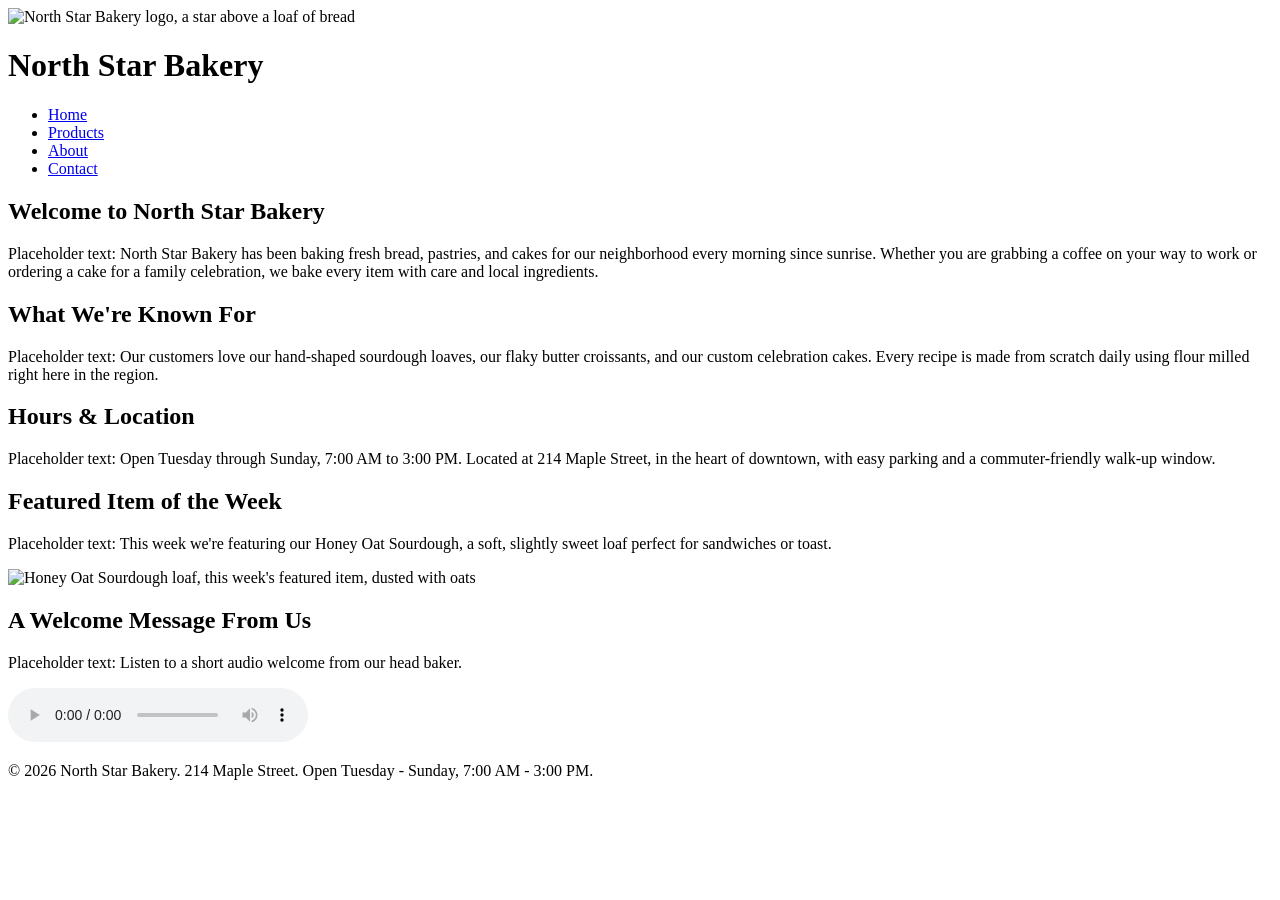
==== index.html @ ae1dabba "Add files via upload" ====
<!DOCTYPE html>
<html lang="en">
<head>
  <meta charset="UTF-8">
  <meta name="viewport" content="width=device-width, initial-scale=1.0">
  <title>North Star Bakery - Home</title>
</head>
<body>
  <header>
    <img src="media/bakery-logo.png" alt="North Star Bakery logo, a star above a loaf of bread" width="150">
    <h1>North Star Bakery</h1>
    <nav>
      <ul>
        <li><a href="index.html">Home</a></li>
        <li><a href="products.html">Products</a></li>
        <li><a href="about.html">About</a></li>
        <li><a href="contact.html">Contact</a></li>
      </ul>
    </nav>
  </header>

  <main>
    <section>
      <h2>Welcome to North Star Bakery</h2>
      <p>Placeholder text: North Star Bakery has been baking fresh bread, pastries, and cakes for our neighborhood every morning since sunrise. Whether you are grabbing a coffee on your way to work or ordering a cake for a family celebration, we bake every item with care and local ingredients.</p>
    </section>

    <section>
      <h2>What We're Known For</h2>
      <p>Placeholder text: Our customers love our hand-shaped sourdough loaves, our flaky butter croissants, and our custom celebration cakes. Every recipe is made from scratch daily using flour milled right here in the region.</p>
    </section>

    <section>
      <h2>Hours &amp; Location</h2>
      <p>Placeholder text: Open Tuesday through Sunday, 7:00 AM to 3:00 PM. Located at 214 Maple Street, in the heart of downtown, with easy parking and a commuter-friendly walk-up window.</p>
    </section>

    <section>
      <h2>Featured Item of the Week</h2>
      <p>Placeholder text: This week we're featuring our Honey Oat Sourdough, a soft, slightly sweet loaf perfect for sandwiches or toast.</p>
      <picture>
        <source media="(min-width: 700px)" srcset="media/bakery-feature-large.jpg">
        <source media="(max-width: 699px)" srcset="media/bakery-feature-small.jpg">
        <img src="media/bakery-feature-small.jpg" alt="Honey Oat Sourdough loaf, this week's featured item, dusted with oats" width="500">
      </picture>
    </section>

    <section>
      <h2>A Welcome Message From Us</h2>
      <p>Placeholder text: Listen to a short audio welcome from our head baker.</p>
      <audio controls src="media/bakery-welcome.mp3">
        Your browser does not support the audio element. You can <a href="media/bakery-welcome.mp3">download the welcome message</a> instead.
      </audio>
    </section>
  </main>

  <footer>
    <p>&copy; 2026 North Star Bakery. 214 Maple Street. Open Tuesday - Sunday, 7:00 AM - 3:00 PM.</p>
  </footer>
</body>
</html>
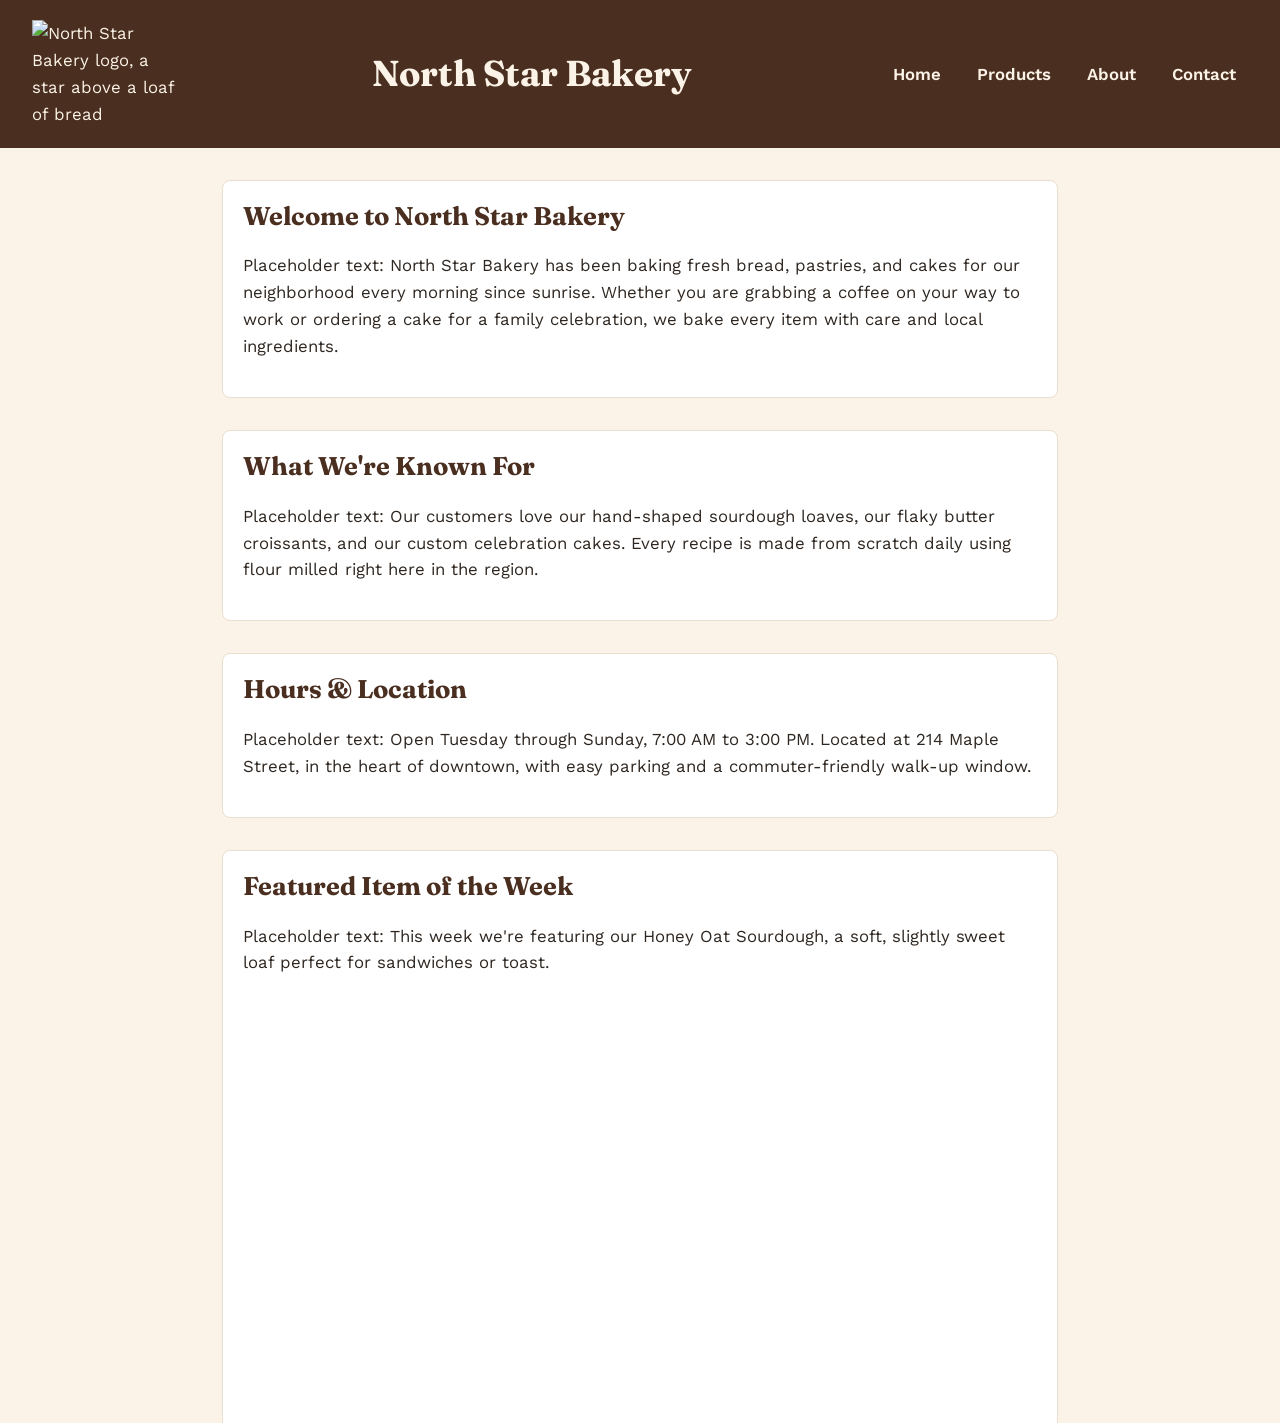
==== commit 62de18ac: "Add CSS styling" ====
--- a/index.html
+++ b/index.html
@@ -4,7 +4,8 @@
   <meta charset="UTF-8">
   <meta name="viewport" content="width=device-width, initial-scale=1.0">
   <title>North Star Bakery - Home</title>
-</head>
+</head><link rel="stylesheet" href="styles.css">
+
 <body>
   <header>
     <img src="media/bakery-logo.png" alt="North Star Bakery logo, a star above a loaf of bread" width="150">
--- a/styles.css
+++ b/styles.css
@@ -0,0 +1,299 @@
+/* ==========================================================================
+   North Star Bakery — styles.css
+   Mobile-first stylesheet. Layout is built with Flexbox and a single
+   media query expands the design for larger screens.
+
+   Color palette (4 colors):
+     --flour   #FBF3E7  background / light surfaces
+     --espresso #4A2E1F header, headings, footer, body text on light bg
+     --honey   #C97A2B  accent: links, buttons, highlights
+     --charcoal #2E2620 body copy
+
+   Type pairing (2 families):
+     'Fraunces'  — display serif, used for headings only
+     'Work Sans' — body sans-serif, used for everything else
+   ========================================================================== */
+
+@import url('https://fonts.googleapis.com/css2?family=Fraunces:opsz,wght@9..144,500;9..144,700&family=Work+Sans:wght@400;600&display=swap');
+
+:root {
+  --flour: #FBF3E7;
+  --espresso: #4A2E1F;
+  --honey: #C97A2B;
+  --charcoal: #2E2620;
+
+  --font-display: 'Fraunces', Georgia, serif;
+  --font-body: 'Work Sans', Arial, sans-serif;
+
+  --space-sm: 0.75rem;
+  --space-md: 1.25rem;
+  --space-lg: 2rem;
+}
+
+/* ---------- Reset / base ---------- */
+* {
+  box-sizing: border-box;
+}
+
+body {
+  margin: 0;
+  background-color: var(--flour);
+  color: var(--charcoal);
+  font-family: var(--font-body);
+  font-size: 1rem;
+  line-height: 1.6;
+}
+
+img,
+video {
+  max-width: 100%;
+  height: auto;
+  display: block;
+  border-radius: 6px;
+}
+
+a {
+  color: var(--honey);
+}
+
+a:hover,
+a:focus {
+  color: var(--espresso);
+}
+
+h1,
+h2 {
+  font-family: var(--font-display);
+  color: var(--espresso);
+  line-height: 1.2;
+}
+
+h1 {
+  font-size: 1.75rem;
+  margin: 0.25rem 0;
+}
+
+h2 {
+  font-size: 1.3rem;
+  margin-top: 0;
+}
+
+/* ---------- Header & nav (mobile-first: stacked, centered) ---------- */
+header {
+  background-color: var(--espresso);
+  color: var(--flour);
+  padding: var(--space-md);
+  display: flex;
+  flex-direction: column;
+  align-items: center;
+  text-align: center;
+  gap: var(--space-sm);
+}
+
+header h1 {
+  color: var(--flour);
+}
+
+header img {
+  border-radius: 0;
+}
+
+nav ul {
+  list-style: none;
+  margin: 0;
+  padding: 0;
+  display: flex;
+  flex-direction: column;
+  gap: var(--space-sm);
+  align-items: center;
+}
+
+nav a {
+  color: var(--flour);
+  text-decoration: none;
+  font-weight: 600;
+  padding: 0.35rem 0.75rem;
+  border-radius: 4px;
+}
+
+nav a:hover,
+nav a:focus {
+  background-color: var(--honey);
+  color: var(--espresso);
+}
+
+/* ---------- Main content ---------- */
+main {
+  display: flex;
+  flex-direction: column;
+  gap: var(--space-lg);
+  padding: var(--space-lg) var(--space-md);
+  max-width: 900px;
+  margin: 0 auto;
+}
+
+section {
+  background-color: #FFFFFF;
+  border: 1px solid #EADFCE;
+  border-radius: 8px;
+  padding: var(--space-md);
+}
+
+/* Product grid: sections wrap into columns once there's room (Flexbox) */
+.product-grid {
+  display: flex;
+  flex-direction: column;
+  gap: var(--space-md);
+}
+
+.product-grid section {
+  flex: 1 1 100%;
+}
+
+figure {
+  margin: var(--space-sm) 0 0 0;
+}
+
+figcaption {
+  font-style: italic;
+  color: var(--honey);
+  margin-top: 0.5rem;
+  font-size: 0.9rem;
+}
+
+audio,
+video {
+  width: 100%;
+}
+
+/* ---------- Form ---------- */
+form fieldset {
+  border: 1px solid var(--honey);
+  border-radius: 8px;
+  padding: var(--space-md);
+}
+
+form legend {
+  font-family: var(--font-display);
+  color: var(--espresso);
+  font-weight: 700;
+  padding: 0 0.5rem;
+}
+
+form p {
+  display: flex;
+  flex-direction: column;
+  gap: 0.35rem;
+  margin: 0 0 var(--space-md) 0;
+}
+
+label {
+  font-weight: 600;
+  color: var(--espresso);
+}
+
+input,
+select,
+textarea {
+  font-family: var(--font-body);
+  font-size: 1rem;
+  padding: 0.6rem;
+  border: 1px solid #C9BBA3;
+  border-radius: 6px;
+  background-color: var(--flour);
+  color: var(--charcoal);
+  width: 100%;
+}
+
+input:focus,
+select:focus,
+textarea:focus {
+  outline: 2px solid var(--honey);
+  outline-offset: 1px;
+}
+
+button {
+  font-family: var(--font-body);
+  font-weight: 600;
+  font-size: 1rem;
+  background-color: var(--honey);
+  color: var(--espresso);
+  border: none;
+  border-radius: 6px;
+  padding: 0.75rem 1.5rem;
+  cursor: pointer;
+  align-self: flex-start;
+}
+
+button:hover,
+button:focus {
+  background-color: var(--espresso);
+  color: var(--flour);
+}
+
+/* ---------- Footer ---------- */
+footer {
+  background-color: var(--espresso);
+  color: var(--flour);
+  text-align: center;
+  padding: var(--space-md);
+  font-size: 0.9rem;
+}
+
+/* ==========================================================================
+   Responsive layout: larger screens (tablet and up)
+   ========================================================================== */
+@media (min-width: 700px) {
+  body {
+    font-size: 1.05rem;
+  }
+
+  h1 {
+    font-size: 2.25rem;
+  }
+
+  h2 {
+    font-size: 1.6rem;
+  }
+
+  /* Header switches from stacked/centered to a single row */
+  header {
+    flex-direction: row;
+    justify-content: space-between;
+    text-align: left;
+    padding: var(--space-md) var(--space-lg);
+  }
+
+  nav ul {
+    flex-direction: row;
+  }
+
+  main {
+    padding: var(--space-lg);
+  }
+
+  /* Product cards move from one column to a wrapping row */
+  .product-grid {
+    flex-direction: row;
+    flex-wrap: wrap;
+  }
+
+  .product-grid section {
+    flex: 1 1 calc(50% - var(--space-md));
+  }
+
+  form p {
+    flex-direction: row;
+    align-items: center;
+  }
+
+  label {
+    flex: 0 0 160px;
+  }
+
+  input,
+  select,
+  textarea {
+    flex: 1 1 auto;
+  }
+}
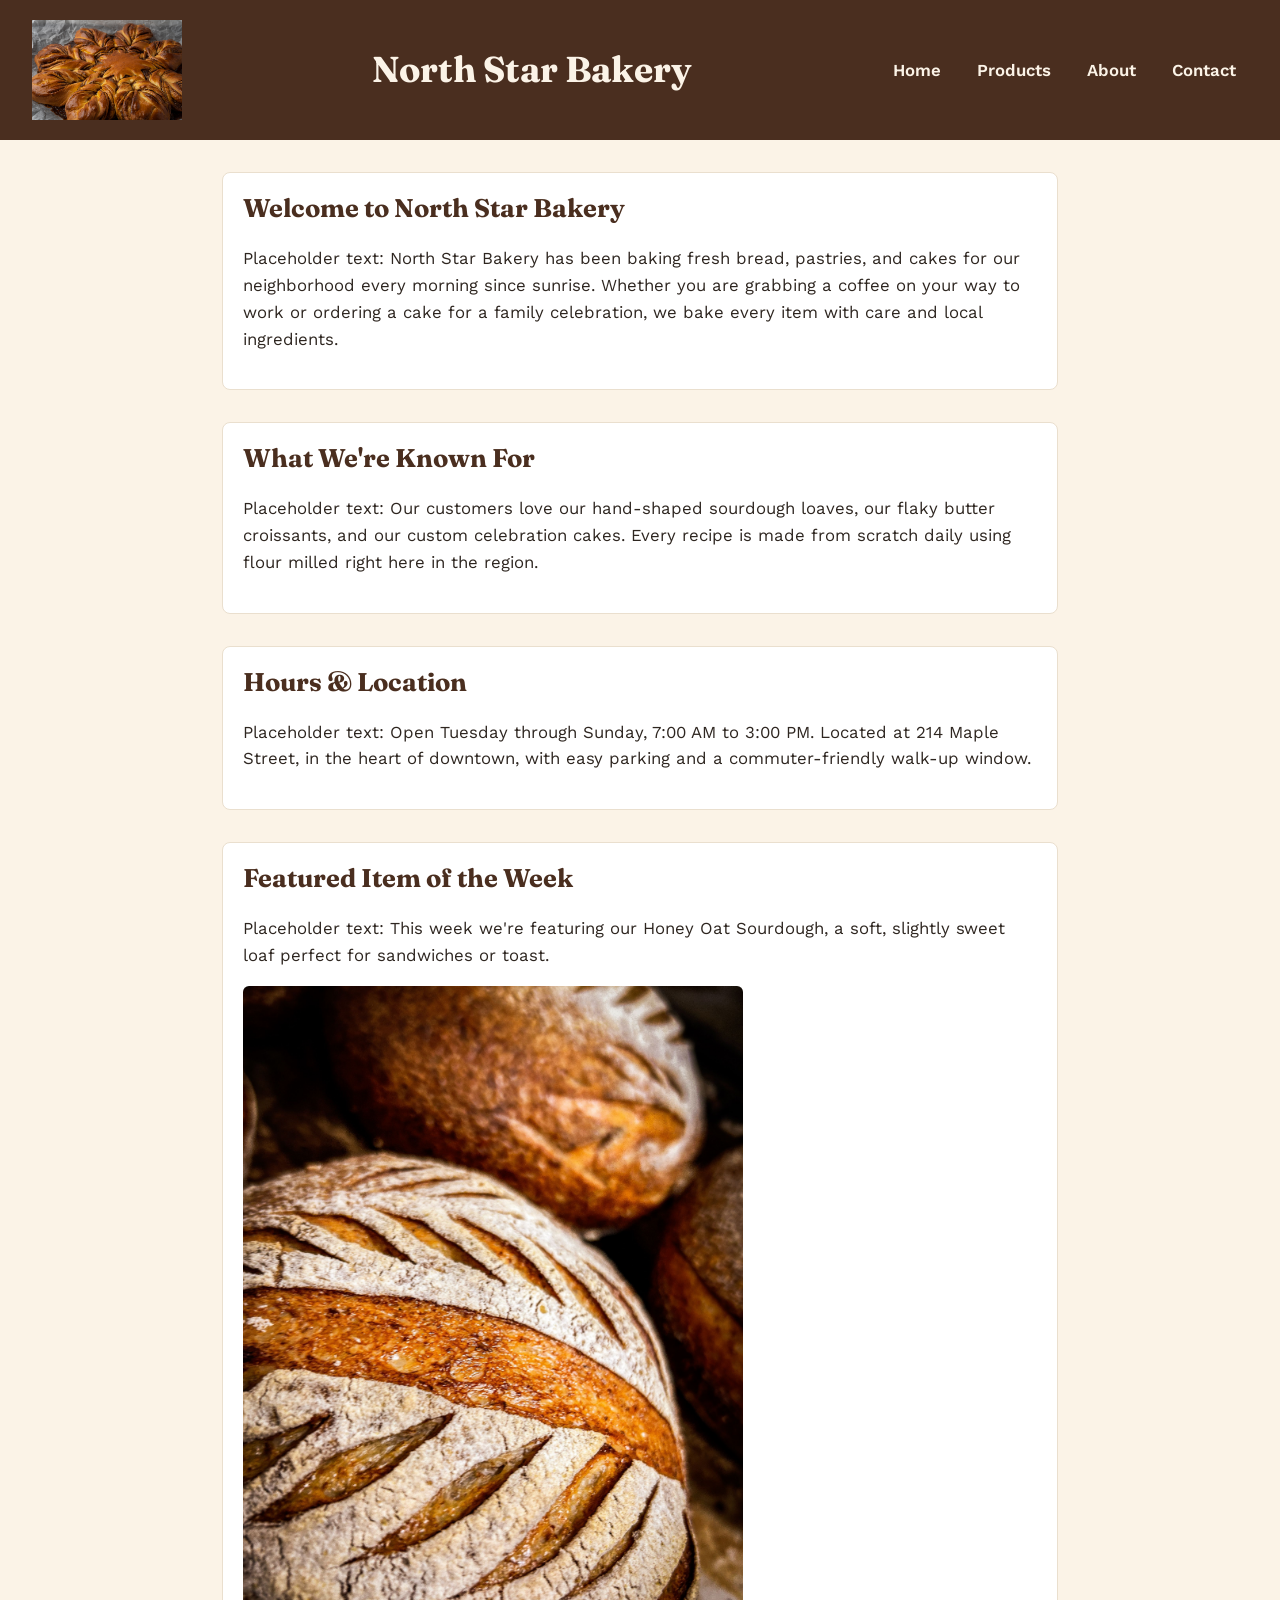
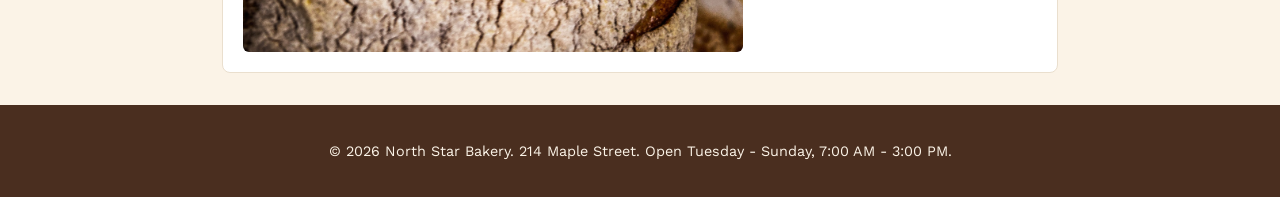
==== commit 6a19a4ac: "Replace audio with video, fix picture element" ====
--- a/index.html
+++ b/index.html
@@ -3,8 +3,9 @@
 <head>
   <meta charset="UTF-8">
   <meta name="viewport" content="width=device-width, initial-scale=1.0">
-  <title>North Star Bakery - Home</title>
-</head><link rel="stylesheet" href="styles.css">
+   <title>North Star Bakery - Home</title>
+  <link rel="stylesheet" href="styles.css">
+</head>
 
 <body>
   <header>
@@ -39,20 +40,14 @@
     <section>
       <h2>Featured Item of the Week</h2>
       <p>Placeholder text: This week we're featuring our Honey Oat Sourdough, a soft, slightly sweet loaf perfect for sandwiches or toast.</p>
-      <picture>
-        <source media="(min-width: 700px)" srcset="media/bakery-feature-large.jpg">
-        <source media="(max-width: 699px)" srcset="media/bakery-feature-small.jpg">
-        <img src="media/bakery-feature-small.jpg" alt="Honey Oat Sourdough loaf, this week's featured item, dusted with oats" width="500">
-      </picture>
+    <picture>
+  <source media="(min-width: 700px)" srcset="media/bakery-feature-large.jpg">
+  <source media="(max-width: 699px)" srcset="media/bakery-feature-large.jpg">
+  <img src="media/bakery-feature-large.jpg" alt="Honey Oat Sourdough loaf, this week's featured item, dusted with oats" width="500">
+</picture>
     </section>
 
-    <section>
-      <h2>A Welcome Message From Us</h2>
-      <p>Placeholder text: Listen to a short audio welcome from our head baker.</p>
-      <audio controls src="media/bakery-welcome.mp3">
-        Your browser does not support the audio element. You can <a href="media/bakery-welcome.mp3">download the welcome message</a> instead.
-      </audio>
-    </section>
+  
   </main>
 
   <footer>
--- a/styles.css
+++ b/styles.css
@@ -296,4 +296,4 @@
   textarea {
     flex: 1 1 auto;
   }
-}+
